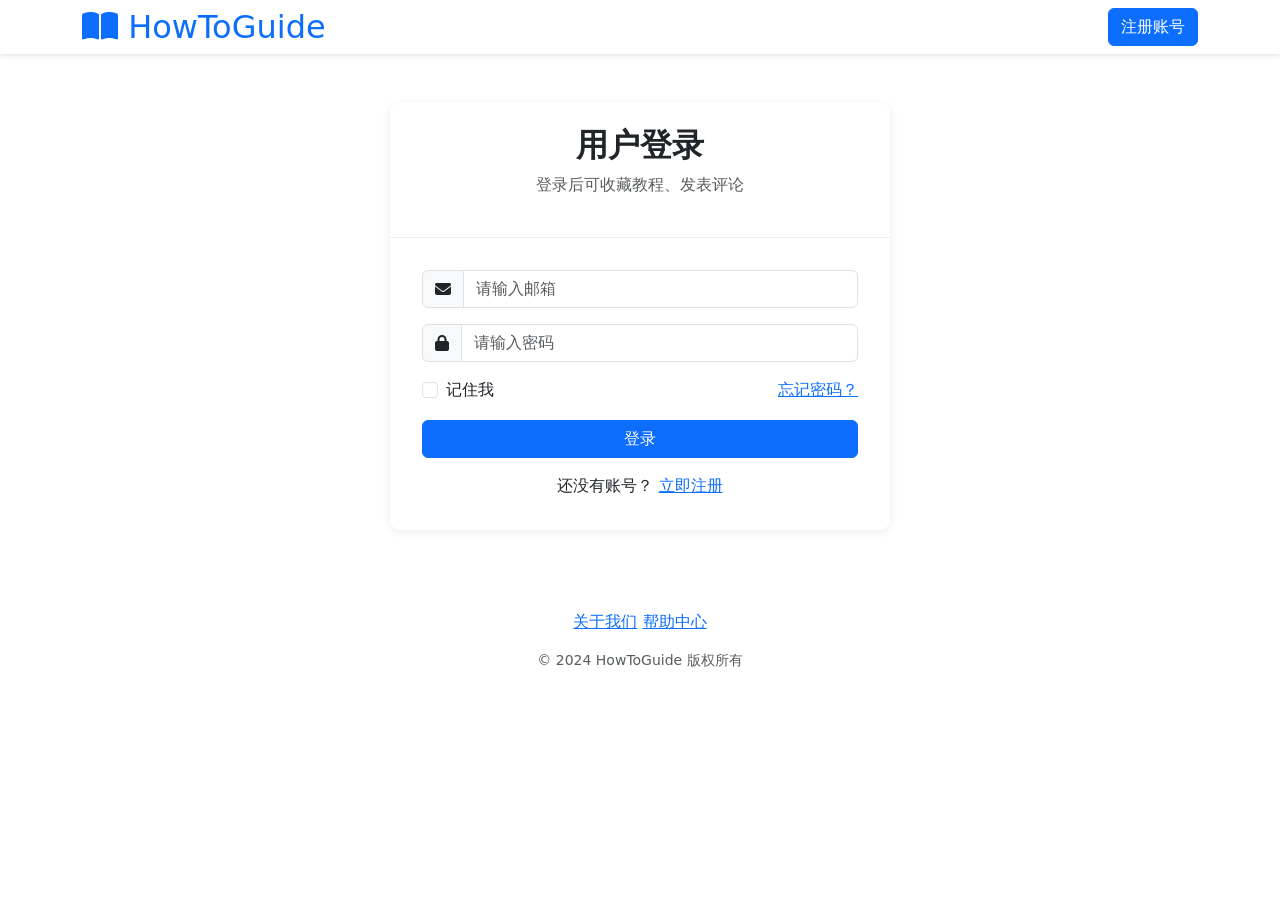
==== auth/login.html @ 94e65f43 "Create login.html" ====
<!DOCTYPE html>
<html lang="en">
<head>
  <meta charset="UTF-8">
  <meta name="viewport" content="width=device-width, initial-scale=1.0">
  <title>登录 - HowToGuide</title>
  <link href="https://cdn.jsdelivr.net/npm/bootstrap@5.3.0/dist/css/bootstrap.min.css" rel="stylesheet">
  <link rel="stylesheet" href="https://cdnjs.cloudflare.com/ajax/libs/font-awesome/6.4.0/css/all.min.css">
  <style>
    .header-top { background: white; box-shadow: 0 2px 4px rgba(0,0,0,0.1); padding: 0.5rem 0; }
    .login-card { max-width: 500px; margin: 3rem auto; box-shadow: 0 2px 10px rgba(0,0,0,0.08); border: none; border-radius: 10px; }
    .login-header { text-align: center; padding: 1.5rem 0; border-bottom: 1px solid #eee; }
    .login-body { padding: 2rem; }
    .form-icon { color: var(--primary-color); }
    .footer { background: var(--secondary-color); padding: 2rem 0; margin-top: 3rem; }
  </style>
</head>
<body>
  <!-- 头部导航（复用） -->
  <header class="header-top">
    <div class="container">
      <div class="d-flex align-items-center justify-content-between">
        <a href="/" class="text-decoration-none">
          <h1 class="fs-2 text-primary-color mb-0"><i class="fas fa-book-open"></i> HowToGuide</h1>
        </a>
        <div class="d-flex align-items-center">
          <a href="/auth/register.html" class="btn btn-primary">注册账号</a>
        </div>
      </div>
    </div>
  </header>

  <!-- 登录表单 -->
  <main class="container">
    <div class="card login-card">
      <div class="login-header">
        <h2 class="fw-bold text-primary-color">用户登录</h2>
        <p class="text-muted">登录后可收藏教程、发表评论</p>
      </div>
      <div class="card-body login-body">
        <form>
          <div class="input-group mb-3">
            <span class="input-group-text"><i class="fas fa-envelope form-icon"></i></span>
            <input type="email" class="form-control" placeholder="请输入邮箱" required>
          </div>
          <div class="input-group mb-3">
            <span class="input-group-text"><i class="fas fa-lock form-icon"></i></span>
            <input type="password" class="form-control" placeholder="请输入密码" required>
          </div>
          <div class="d-flex justify-content-between mb-3">
            <div class="form-check">
              <input class="form-check-input" type="checkbox" id="remember">
              <label class="form-check-label" for="remember">记住我</label>
            </div>
            <a href="#" class="text-primary-color">忘记密码？</a>
          </div>
          <button type="submit" class="btn btn-primary w-100">登录</button>
          <div class="text-center mt-3">
            <span>还没有账号？</span>
            <a href="/auth/register.html" class="text-primary-color">立即注册</a>
          </div>
        </form>
      </div>
    </div>
  </main>

  <!-- 页脚（复用） -->
  <footer class="footer">
    <div class="container">
      <div class="d-flex flex-column align-items-center">
        <div class="mb-3">
          <a href="/pages/about.html" class="footer-link">关于我们</a>
          <a href="/pages/help.html" class="footer-link">帮助中心</a>
        </div>
        <p class="text-muted small">© 2024 HowToGuide 版权所有</p>
      </div>
    </div>
  </footer>
</body>
</html>
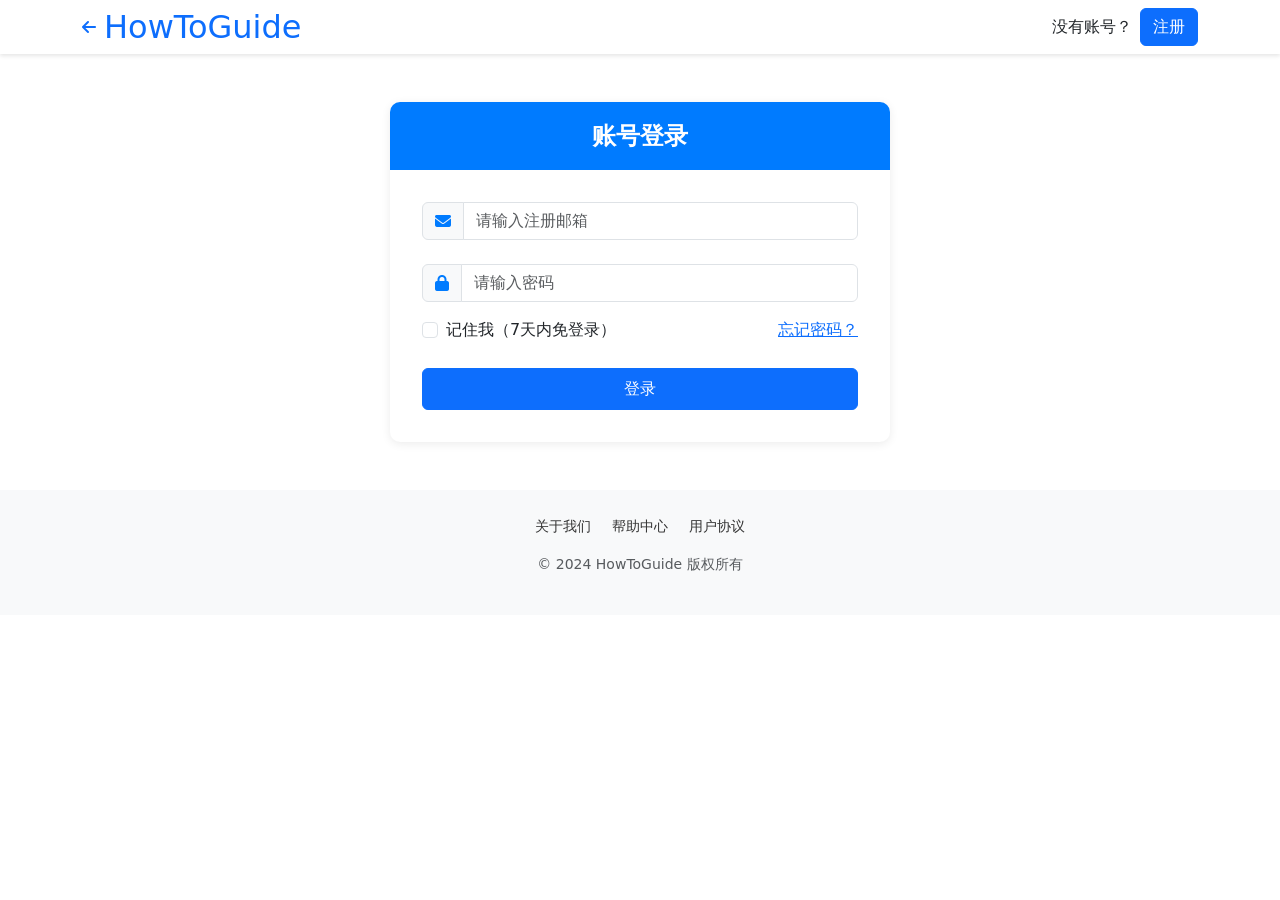
==== commit 838d7f7d: "Update login.html" ====
--- a/auth/login.html
+++ b/auth/login.html
@@ -7,74 +7,210 @@
   <link href="https://cdn.jsdelivr.net/npm/bootstrap@5.3.0/dist/css/bootstrap.min.css" rel="stylesheet">
   <link rel="stylesheet" href="https://cdnjs.cloudflare.com/ajax/libs/font-awesome/6.4.0/css/all.min.css">
   <style>
-    .header-top { background: white; box-shadow: 0 2px 4px rgba(0,0,0,0.1); padding: 0.5rem 0; }
-    .login-card { max-width: 500px; margin: 3rem auto; box-shadow: 0 2px 10px rgba(0,0,0,0.08); border: none; border-radius: 10px; }
-    .login-header { text-align: center; padding: 1.5rem 0; border-bottom: 1px solid #eee; }
-    .login-body { padding: 2rem; }
-    .form-icon { color: var(--primary-color); }
-    .footer { background: var(--secondary-color); padding: 2rem 0; margin-top: 3rem; }
+    :root {
+      --primary-color: #007bff;
+      --secondary-color: #f8f9fa;
+      --text-color: #333;
+      --danger-color: #dc3545;
+    }
+    .header-top {
+      background-color: white;
+      box-shadow: 0 2px 4px rgba(0,0,0,0.1);
+      padding: 0.5rem 0;
+      position: sticky;
+      top: 0;
+      z-index: 1000;
+    }
+    .login-card {
+      max-width: 500px;
+      margin: 3rem auto;
+      box-shadow: 0 2px 10px rgba(0,0,0,0.08);
+      border: none;
+      border-radius: 10px;
+      overflow: hidden;
+    }
+    .login-header {
+      background-color: var(--primary-color);
+      color: white;
+      padding: 1.2rem 0;
+      text-align: center;
+    }
+    .login-header h2 {
+      font-size: 1.5rem;
+      font-weight: 600;
+      margin: 0;
+    }
+    .login-body {
+      padding: 2rem;
+    }
+    .form-icon {
+      color: var(--primary-color);
+    }
+    /* 错误提示样式 */
+    .error-hint {
+      color: var(--danger-color);
+      font-size: 0.85rem;
+      margin-top: 0.3rem;
+      display: none; /* 默认隐藏 */
+    }
+    .footer {
+      background-color: var(--secondary-color);
+      padding: 1.5rem 0;
+      margin-top: 3rem;
+    }
+    .footer-link {
+      color: var(--text-color);
+      font-size: 0.9rem;
+      margin: 0 0.5rem;
+      text-decoration: none;
+    }
+    .footer-link:hover {
+      color: var(--primary-color);
+      text-decoration: underline;
+    }
   </style>
 </head>
 <body>
-  <!-- 头部导航（复用） -->
+  <!-- 头部导航 -->
   <header class="header-top">
     <div class="container">
       <div class="d-flex align-items-center justify-content-between">
-        <a href="/" class="text-decoration-none">
-          <h1 class="fs-2 text-primary-color mb-0"><i class="fas fa-book-open"></i> HowToGuide</h1>
+        <a href="/" class="text-decoration-none d-flex align-items-center">
+          <i class="fas fa-arrow-left text-primary-color me-2"></i>
+          <h1 class="fs-2 text-primary-color mb-0">HowToGuide</h1>
         </a>
         <div class="d-flex align-items-center">
-          <a href="/auth/register.html" class="btn btn-primary">注册账号</a>
+          <span class="me-2">没有账号？</span>
+          <a href="/auth/register.html" class="btn btn-primary">注册</a>
         </div>
       </div>
     </div>
   </header>
 
-  <!-- 登录表单 -->
+  <!-- 登录表单：关键是给表单加ID，按钮类型设为submit -->
   <main class="container">
     <div class="card login-card">
       <div class="login-header">
-        <h2 class="fw-bold text-primary-color">用户登录</h2>
-        <p class="text-muted">登录后可收藏教程、发表评论</p>
+        <h2>账号登录</h2>
       </div>
       <div class="card-body login-body">
-        <form>
+        <!-- 表单必须加ID，用于JS绑定提交事件 -->
+        <form id="loginForm">
+          <!-- 邮箱输入框 -->
           <div class="input-group mb-3">
-            <span class="input-group-text"><i class="fas fa-envelope form-icon"></i></span>
-            <input type="email" class="form-control" placeholder="请输入邮箱" required>
-          </div>
-          <div class="input-group mb-3">
-            <span class="input-group-text"><i class="fas fa-lock form-icon"></i></span>
-            <input type="password" class="form-control" placeholder="请输入密码" required>
-          </div>
-          <div class="d-flex justify-content-between mb-3">
+            <span class="input-group-text">
+              <i class="fas fa-envelope form-icon"></i>
+            </span>
+            <input type="email" id="loginEmail" class="form-control" placeholder="请输入注册邮箱" required>
+          </div>
+          <!-- 邮箱错误提示 -->
+          <div id="emailError" class="error-hint">
+            <i class="fas fa-exclamation-circle"></i> 请输入有效的邮箱格式（如：xxx@example.com）
+          </div>
+
+          <!-- 密码输入框 -->
+          <div class="input-group mb-3 mt-4">
+            <span class="input-group-text">
+              <i class="fas fa-lock form-icon"></i>
+            </span>
+            <input type="password" id="loginPassword" class="form-control" placeholder="请输入密码" required>
+          </div>
+          <!-- 密码错误提示 -->
+          <div id="passwordError" class="error-hint">
+            <i class="fas fa-exclamation-circle"></i> 密码不能为空（至少6位字符）
+          </div>
+
+          <!-- 记住我与忘记密码 -->
+          <div class="d-flex justify-content-between mb-4 mt-3">
             <div class="form-check">
-              <input class="form-check-input" type="checkbox" id="remember">
-              <label class="form-check-label" for="remember">记住我</label>
+              <input class="form-check-input" type="checkbox" id="rememberMe">
+              <label class="form-check-label" for="rememberMe">记住我（7天内免登录）</label>
             </div>
             <a href="#" class="text-primary-color">忘记密码？</a>
           </div>
-          <button type="submit" class="btn btn-primary w-100">登录</button>
-          <div class="text-center mt-3">
-            <span>还没有账号？</span>
-            <a href="/auth/register.html" class="text-primary-color">立即注册</a>
-          </div>
+
+          <!-- 登录按钮：必须设为type="submit"，才能触发表单提交 -->
+          <button type="submit" class="btn btn-primary w-100 py-2">登录</button>
         </form>
       </div>
     </div>
   </main>
 
-  <!-- 页脚（复用） -->
+  <!-- 页脚 -->
   <footer class="footer">
     <div class="container">
       <div class="d-flex flex-column align-items-center">
         <div class="mb-3">
           <a href="/pages/about.html" class="footer-link">关于我们</a>
           <a href="/pages/help.html" class="footer-link">帮助中心</a>
+          <a href="/pages/protocol.html" class="footer-link">用户协议</a>
         </div>
         <p class="text-muted small">© 2024 HowToGuide 版权所有</p>
       </div>
     </div>
   </footer>
+
+  <!-- 核心：登录表单提交逻辑JS（解决“点击没反应”的关键） -->
+  <script>
+    // 1. 获取表单和元素（确保选择器与HTML中的ID一致）
+    const loginForm = document.getElementById('loginForm'); // 表单ID
+    const loginEmail = document.getElementById('loginEmail'); // 邮箱输入框ID
+    const loginPassword = document.getElementById('loginPassword'); // 密码输入框ID
+    const emailError = document.getElementById('emailError'); // 邮箱错误提示ID
+    const passwordError = document.getElementById('passwordError'); // 密码错误提示ID
+
+    // 2. 邮箱格式验证
+    function validateEmail() {
+      const emailValue = loginEmail.value.trim();
+      const emailReg = /^[a-zA-Z0-9._%+-]+@[a-zA-Z0-9.-]+\.[a-zA-Z]{2,}$/;
+      
+      if (!emailReg.test(emailValue)) {
+        emailError.style.display = 'block'; // 显示错误提示
+        return false;
+      }
+      emailError.style.display = 'none'; // 隐藏错误提示
+      return true;
+    }
+
+    // 3. 密码长度验证
+    function validatePassword() {
+      const passwordValue = loginPassword.value.trim();
+      
+      if (passwordValue.length < 6) {
+        passwordError.style.display = 'block'; // 显示错误提示
+        return false;
+      }
+      passwordError.style.display = 'none'; // 隐藏错误提示
+      return true;
+    }
+
+    // 4. 输入框失去焦点时触发验证（提升用户体验）
+    loginEmail.addEventListener('blur', validateEmail);
+    loginPassword.addEventListener('blur', validatePassword);
+
+    // 5. 表单提交事件（点击“登录”按钮后执行）
+    loginForm.addEventListener('submit', function(e) {
+      e.preventDefault(); // 阻止表单默认刷新行为（关键：避免点击后页面刷新但无反应）
+      
+      // 执行所有验证
+      const isEmailValid = validateEmail();
+      const isPasswordValid = validatePassword();
+
+      // 6. 验证通过：模拟登录成功（实际项目需对接后端接口）
+      if (isEmailValid && isPasswordValid) {
+        // 显示登录中提示
+        const loginBtn = loginForm.querySelector('button[type="submit"]');
+        loginBtn.innerHTML = '<i class="fas fa-spinner fa-spin"></i> 登录中...';
+        loginBtn.disabled = true; // 禁用按钮，防止重复点击
+
+        // 模拟后端请求延迟（1.5秒后跳转）
+        setTimeout(() => {
+          alert(`登录成功！欢迎回来，${loginEmail.value.split('@')[0]}～`);
+          // 登录成功后跳转首页（或用户中心）
+          window.location.href = '/';
+        }, 1500);
+      }
+    });
+  </script>
 </body>
 </html>
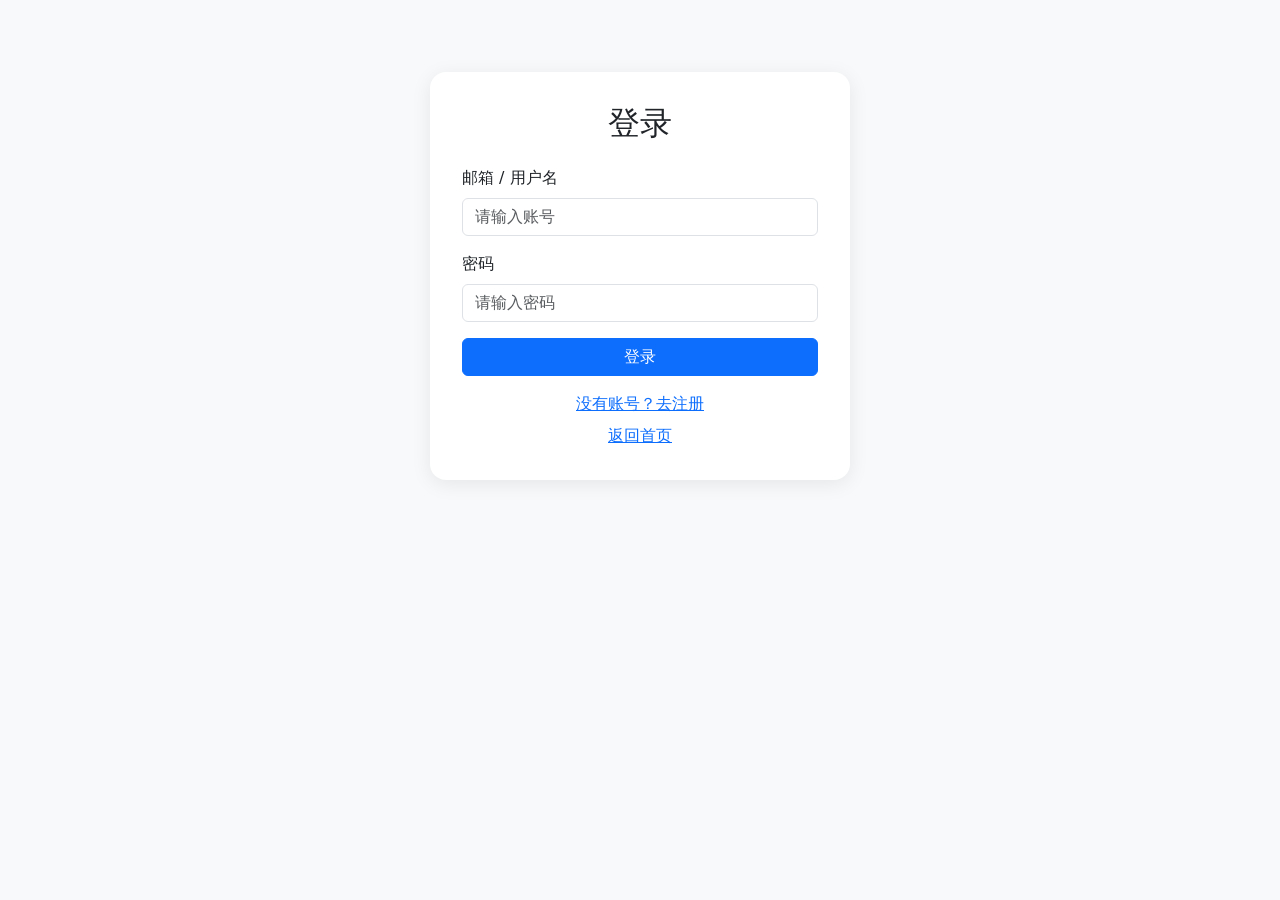
==== commit b581a08d: "Update login.html" ====
--- a/auth/login.html
+++ b/auth/login.html
@@ -1,216 +1,33 @@
 <!DOCTYPE html>
-<html lang="en">
+<html lang="zh-CN">
 <head>
   <meta charset="UTF-8">
   <meta name="viewport" content="width=device-width, initial-scale=1.0">
   <title>登录 - HowToGuide</title>
   <link href="https://cdn.jsdelivr.net/npm/bootstrap@5.3.0/dist/css/bootstrap.min.css" rel="stylesheet">
-  <link rel="stylesheet" href="https://cdnjs.cloudflare.com/ajax/libs/font-awesome/6.4.0/css/all.min.css">
   <style>
-    :root {
-      --primary-color: #007bff;
-      --secondary-color: #f8f9fa;
-      --text-color: #333;
-      --danger-color: #dc3545;
-    }
-    .header-top {
-      background-color: white;
-      box-shadow: 0 2px 4px rgba(0,0,0,0.1);
-      padding: 0.5rem 0;
-      position: sticky;
-      top: 0;
-      z-index: 1000;
-    }
-    .login-card {
-      max-width: 500px;
-      margin: 3rem auto;
-      box-shadow: 0 2px 10px rgba(0,0,0,0.08);
-      border: none;
-      border-radius: 10px;
-      overflow: hidden;
-    }
-    .login-header {
-      background-color: var(--primary-color);
-      color: white;
-      padding: 1.2rem 0;
-      text-align: center;
-    }
-    .login-header h2 {
-      font-size: 1.5rem;
-      font-weight: 600;
-      margin: 0;
-    }
-    .login-body {
-      padding: 2rem;
-    }
-    .form-icon {
-      color: var(--primary-color);
-    }
-    /* 错误提示样式 */
-    .error-hint {
-      color: var(--danger-color);
-      font-size: 0.85rem;
-      margin-top: 0.3rem;
-      display: none; /* 默认隐藏 */
-    }
-    .footer {
-      background-color: var(--secondary-color);
-      padding: 1.5rem 0;
-      margin-top: 3rem;
-    }
-    .footer-link {
-      color: var(--text-color);
-      font-size: 0.9rem;
-      margin: 0 0.5rem;
-      text-decoration: none;
-    }
-    .footer-link:hover {
-      color: var(--primary-color);
-      text-decoration: underline;
-    }
+    body{background:#f8f9fa;}
+    .auth-box{max-width:420px;margin:8vh auto;background:#fff;border-radius:16px;box-shadow:0 4px 20px rgba(0,0,0,.08);padding:2rem;}
   </style>
 </head>
 <body>
-  <!-- 头部导航 -->
-  <header class="header-top">
-    <div class="container">
-      <div class="d-flex align-items-center justify-content-between">
-        <a href="/" class="text-decoration-none d-flex align-items-center">
-          <i class="fas fa-arrow-left text-primary-color me-2"></i>
-          <h1 class="fs-2 text-primary-color mb-0">HowToGuide</h1>
-        </a>
-        <div class="d-flex align-items-center">
-          <span class="me-2">没有账号？</span>
-          <a href="/auth/register.html" class="btn btn-primary">注册</a>
-        </div>
-      </div>
+  <div class="auth-box">
+    <h2 class="mb-4 text-center">登录</h2>
+    <div class="mb-3">
+      <label class="form-label">邮箱 / 用户名</label>
+      <input class="form-control" type="text" placeholder="请输入账号">
     </div>
-  </header>
-
-  <!-- 登录表单：关键是给表单加ID，按钮类型设为submit -->
-  <main class="container">
-    <div class="card login-card">
-      <div class="login-header">
-        <h2>账号登录</h2>
-      </div>
-      <div class="card-body login-body">
-        <!-- 表单必须加ID，用于JS绑定提交事件 -->
-        <form id="loginForm">
-          <!-- 邮箱输入框 -->
-          <div class="input-group mb-3">
-            <span class="input-group-text">
-              <i class="fas fa-envelope form-icon"></i>
-            </span>
-            <input type="email" id="loginEmail" class="form-control" placeholder="请输入注册邮箱" required>
-          </div>
-          <!-- 邮箱错误提示 -->
-          <div id="emailError" class="error-hint">
-            <i class="fas fa-exclamation-circle"></i> 请输入有效的邮箱格式（如：xxx@example.com）
-          </div>
-
-          <!-- 密码输入框 -->
-          <div class="input-group mb-3 mt-4">
-            <span class="input-group-text">
-              <i class="fas fa-lock form-icon"></i>
-            </span>
-            <input type="password" id="loginPassword" class="form-control" placeholder="请输入密码" required>
-          </div>
-          <!-- 密码错误提示 -->
-          <div id="passwordError" class="error-hint">
-            <i class="fas fa-exclamation-circle"></i> 密码不能为空（至少6位字符）
-          </div>
-
-          <!-- 记住我与忘记密码 -->
-          <div class="d-flex justify-content-between mb-4 mt-3">
-            <div class="form-check">
-              <input class="form-check-input" type="checkbox" id="rememberMe">
-              <label class="form-check-label" for="rememberMe">记住我（7天内免登录）</label>
-            </div>
-            <a href="#" class="text-primary-color">忘记密码？</a>
-          </div>
-
-          <!-- 登录按钮：必须设为type="submit"，才能触发表单提交 -->
-          <button type="submit" class="btn btn-primary w-100 py-2">登录</button>
-        </form>
-      </div>
+    <div class="mb-3">
+      <label class="form-label">密码</label>
+      <input class="form-control" type="password" placeholder="请输入密码">
     </div>
-  </main>
-
-  <!-- 页脚 -->
-  <footer class="footer">
-    <div class="container">
-      <div class="d-flex flex-column align-items-center">
-        <div class="mb-3">
-          <a href="/pages/about.html" class="footer-link">关于我们</a>
-          <a href="/pages/help.html" class="footer-link">帮助中心</a>
-          <a href="/pages/protocol.html" class="footer-link">用户协议</a>
-        </div>
-        <p class="text-muted small">© 2024 HowToGuide 版权所有</p>
-      </div>
+    <button class="btn btn-primary w-100">登录</button>
+    <div class="text-center mt-3">
+      <a href="/auth/register.html">没有账号？去注册</a>
     </div>
-  </footer>
-
-  <!-- 核心：登录表单提交逻辑JS（解决“点击没反应”的关键） -->
-  <script>
-    // 1. 获取表单和元素（确保选择器与HTML中的ID一致）
-    const loginForm = document.getElementById('loginForm'); // 表单ID
-    const loginEmail = document.getElementById('loginEmail'); // 邮箱输入框ID
-    const loginPassword = document.getElementById('loginPassword'); // 密码输入框ID
-    const emailError = document.getElementById('emailError'); // 邮箱错误提示ID
-    const passwordError = document.getElementById('passwordError'); // 密码错误提示ID
-
-    // 2. 邮箱格式验证
-    function validateEmail() {
-      const emailValue = loginEmail.value.trim();
-      const emailReg = /^[a-zA-Z0-9._%+-]+@[a-zA-Z0-9.-]+\.[a-zA-Z]{2,}$/;
-      
-      if (!emailReg.test(emailValue)) {
-        emailError.style.display = 'block'; // 显示错误提示
-        return false;
-      }
-      emailError.style.display = 'none'; // 隐藏错误提示
-      return true;
-    }
-
-    // 3. 密码长度验证
-    function validatePassword() {
-      const passwordValue = loginPassword.value.trim();
-      
-      if (passwordValue.length < 6) {
-        passwordError.style.display = 'block'; // 显示错误提示
-        return false;
-      }
-      passwordError.style.display = 'none'; // 隐藏错误提示
-      return true;
-    }
-
-    // 4. 输入框失去焦点时触发验证（提升用户体验）
-    loginEmail.addEventListener('blur', validateEmail);
-    loginPassword.addEventListener('blur', validatePassword);
-
-    // 5. 表单提交事件（点击“登录”按钮后执行）
-    loginForm.addEventListener('submit', function(e) {
-      e.preventDefault(); // 阻止表单默认刷新行为（关键：避免点击后页面刷新但无反应）
-      
-      // 执行所有验证
-      const isEmailValid = validateEmail();
-      const isPasswordValid = validatePassword();
-
-      // 6. 验证通过：模拟登录成功（实际项目需对接后端接口）
-      if (isEmailValid && isPasswordValid) {
-        // 显示登录中提示
-        const loginBtn = loginForm.querySelector('button[type="submit"]');
-        loginBtn.innerHTML = '<i class="fas fa-spinner fa-spin"></i> 登录中...';
-        loginBtn.disabled = true; // 禁用按钮，防止重复点击
-
-        // 模拟后端请求延迟（1.5秒后跳转）
-        setTimeout(() => {
-          alert(`登录成功！欢迎回来，${loginEmail.value.split('@')[0]}～`);
-          // 登录成功后跳转首页（或用户中心）
-          window.location.href = '/';
-        }, 1500);
-      }
-    });
-  </script>
+    <div class="text-center mt-2">
+      <a href="/">返回首页</a>
+    </div>
+  </div>
 </body>
 </html>
